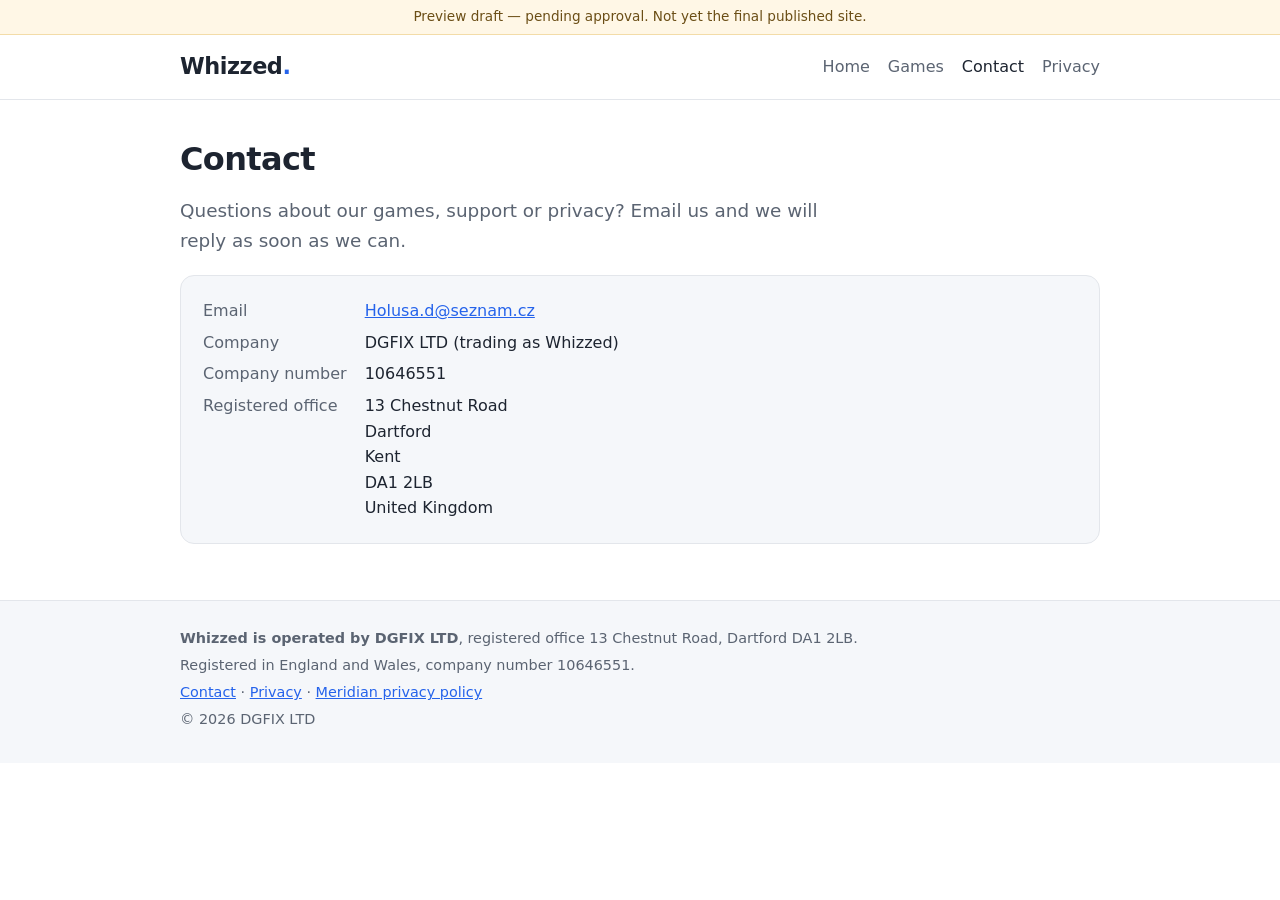
==== contact/index.html @ fcf9a396 "Whizzed site draft: home/about, games, contact, privacy, Meridian privacy policy" ====
<!doctype html>
<html lang="en-GB">
<head>
<meta charset="utf-8">
<meta name="viewport" content="width=device-width,initial-scale=1">
<title>Contact — Whizzed</title>
<meta name="description" content="Contact Whizzed (DGFIX LTD).">
<meta name="robots" content="noindex">
<link rel="icon" type="image/png" href="../assets/img/favicon-32.png">
<link rel="apple-touch-icon" href="../assets/img/apple-touch-icon.png">
<link rel="stylesheet" href="../assets/site.css">
</head>
<body>
<div class="preview-note">Preview draft — pending approval. Not yet the final published site.</div>
<header class="site"><div class="wrap">
<a class="brand" href="../index.html">Whizzed<span>.</span></a>
<nav aria-label="Main"><a href="../index.html">Home</a><a href="../games/index.html">Games</a><a href="../contact/index.html" aria-current=page>Contact</a><a href="../privacy/index.html">Privacy</a></nav>
</div></header>
<main><div class="wrap">

<h1>Contact</h1>
<p class="lead">Questions about our games, support or privacy? Email us and we will reply as soon as we can.</p>
<div class="card soft" style="margin-top:20px">
<dl class="facts">
<dt>Email</dt><dd><a href="mailto:Holusa.d@seznam.cz">Holusa.d@seznam.cz</a></dd>
<dt>Company</dt><dd>DGFIX LTD (trading as Whizzed)</dd>
<dt>Company number</dt><dd>10646551</dd>
<dt>Registered office</dt><dd>13 Chestnut Road<br>Dartford<br>Kent<br>DA1 2LB<br>United Kingdom</dd>
</dl>
</div>

</div></main>
<footer class="site"><div class="wrap">
<p><strong>Whizzed is operated by DGFIX LTD</strong>, registered office 13 Chestnut Road, Dartford DA1 2LB.</p>
<p>Registered in England and Wales, company number 10646551.</p>
<p><a href="../contact/index.html">Contact</a> · <a href="../privacy/index.html">Privacy</a> · <a href="../privacy/meridian/index.html">Meridian privacy policy</a></p>
<p>© 2026 DGFIX LTD</p>
</div></footer>
</body>
</html>
---- assets/site.css ----
:root{--ink:#1d2430;--muted:#5b6472;--line:#e3e6eb;--bg:#ffffff;--soft:#f5f7fa;--accent:#2563eb;--accent-ink:#1e40af}
*{box-sizing:border-box}
html{-webkit-text-size-adjust:100%}
body{margin:0;font:16px/1.6 system-ui,-apple-system,"Segoe UI",Roboto,Helvetica,Arial,sans-serif;color:var(--ink);background:var(--bg)}
a{color:var(--accent)}a:hover{color:var(--accent-ink)}
img{max-width:100%;height:auto;display:block}
.wrap{max-width:960px;margin:0 auto;padding:0 20px}
.preview-note{background:#fff7e6;border-bottom:1px solid #f3dca8;color:#6b4e16;font-size:.85rem;text-align:center;padding:6px 12px}
header.site{border-bottom:1px solid var(--line)}
header.site .wrap{display:flex;align-items:center;justify-content:space-between;gap:16px;flex-wrap:wrap;padding-top:14px;padding-bottom:14px}
.brand{font-weight:800;font-size:1.4rem;letter-spacing:-.02em;color:var(--ink);text-decoration:none}
.brand span{color:var(--accent)}
nav a{color:var(--muted);text-decoration:none;margin-left:18px;font-weight:500}
nav a:first-child{margin-left:0}
nav a[aria-current=page],nav a:hover{color:var(--ink)}
main{padding:40px 0 56px}
h1{font-size:2rem;line-height:1.2;margin:0 0 12px;letter-spacing:-.02em}
h2{font-size:1.35rem;margin:36px 0 10px}
h3{font-size:1.1rem;margin:24px 0 6px}
.lead{font-size:1.15rem;color:var(--muted);max-width:640px}
.card{border:1px solid var(--line);border-radius:14px;padding:22px;background:#fff}
.soft{background:var(--soft)}
.grid{display:grid;gap:20px;grid-template-columns:repeat(auto-fit,minmax(260px,1fr))}
.game{display:flex;gap:16px;align-items:flex-start}
.game img.icon{width:72px;height:72px;border-radius:16px;flex:none}
.badge{display:inline-block;font-size:.78rem;font-weight:600;padding:2px 10px;border-radius:999px;background:#e8eefc;color:var(--accent-ink);margin:4px 0 8px}
.badge.later{background:#eef0f3;color:var(--muted)}
.feature{border-radius:12px;margin:18px 0}
.shots{display:flex;gap:14px;flex-wrap:wrap;margin-top:12px}
.shots img{width:180px;border-radius:12px;border:1px solid var(--line)}
dl.facts{display:grid;grid-template-columns:max-content 1fr;gap:6px 18px;margin:0}
dl.facts dt{color:var(--muted)}dl.facts dd{margin:0}
.policy{max-width:760px}
.policy li{margin:4px 0}
footer.site{border-top:1px solid var(--line);background:var(--soft);color:var(--muted);font-size:.9rem}
footer.site .wrap{padding-top:22px;padding-bottom:28px}
footer.site p{margin:4px 0}
@media (max-width:560px){h1{font-size:1.6rem}nav a{margin-left:12px}.game{flex-direction:column}}
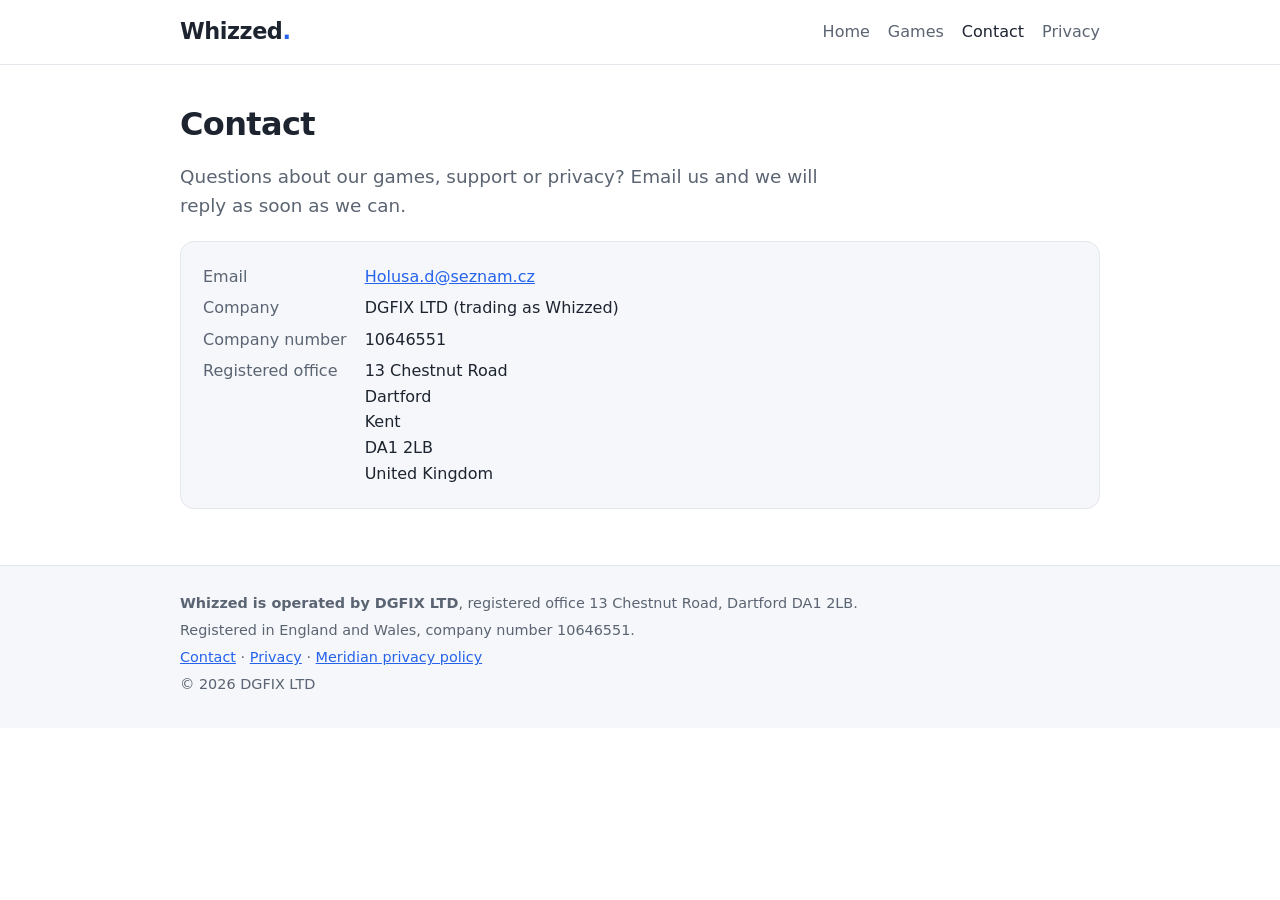
==== commit c3026953: "Rebuild without preview banner and noindex" ====
--- a/contact/index.html
+++ b/contact/index.html
@@ -5,13 +5,13 @@
 <meta name="viewport" content="width=device-width,initial-scale=1">
 <title>Contact — Whizzed</title>
 <meta name="description" content="Contact Whizzed (DGFIX LTD).">
-<meta name="robots" content="noindex">
+
 <link rel="icon" type="image/png" href="../assets/img/favicon-32.png">
 <link rel="apple-touch-icon" href="../assets/img/apple-touch-icon.png">
 <link rel="stylesheet" href="../assets/site.css">
 </head>
 <body>
-<div class="preview-note">Preview draft — pending approval. Not yet the final published site.</div>
+
 <header class="site"><div class="wrap">
 <a class="brand" href="../index.html">Whizzed<span>.</span></a>
 <nav aria-label="Main"><a href="../index.html">Home</a><a href="../games/index.html">Games</a><a href="../contact/index.html" aria-current=page>Contact</a><a href="../privacy/index.html">Privacy</a></nav>
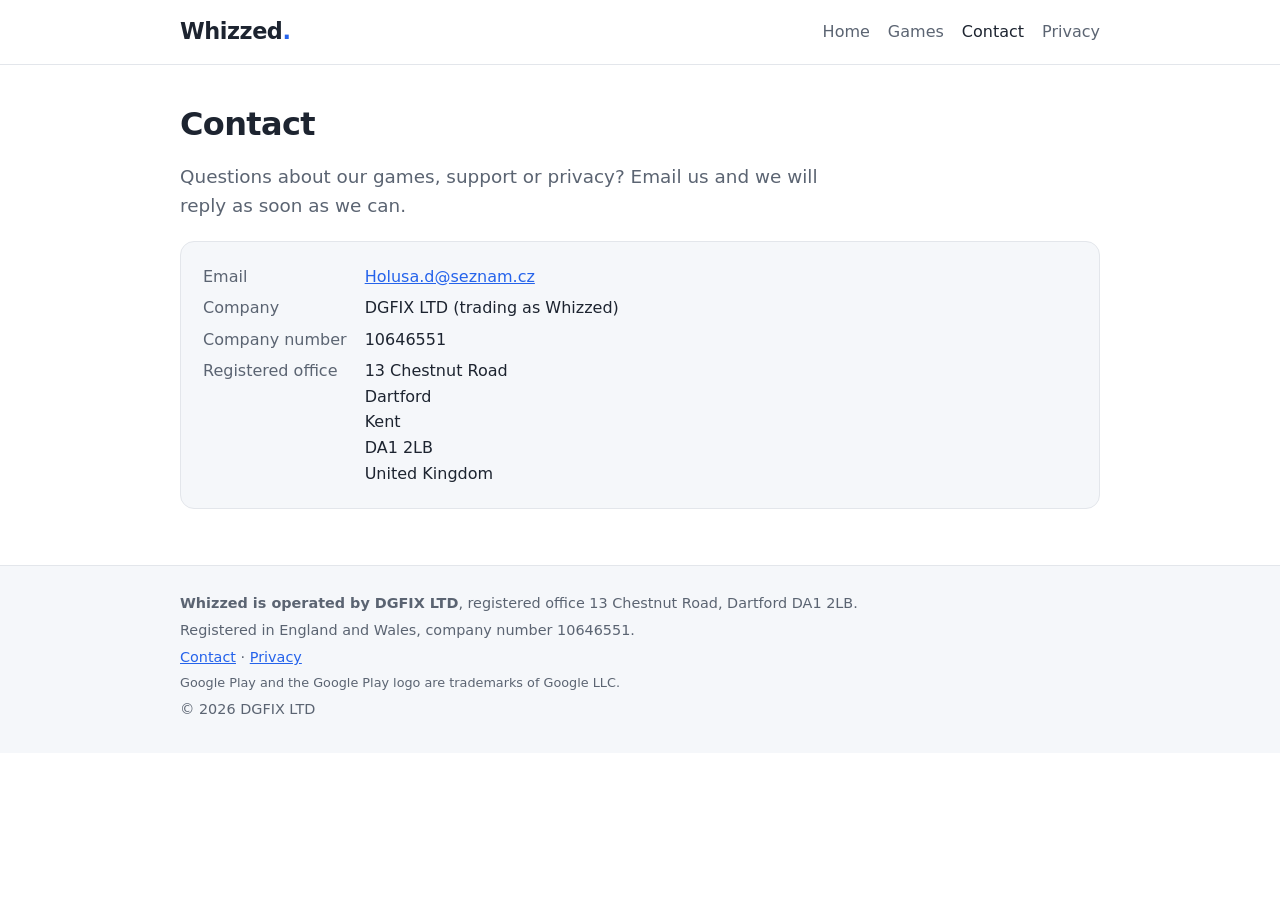
==== commit 6b2c0ce2: "Show the three live Play apps, with landing pages and a Stellar privacy policy Update Home and Games" ====
--- a/contact/index.html
+++ b/contact/index.html
@@ -33,7 +33,8 @@
 <footer class="site"><div class="wrap">
 <p><strong>Whizzed is operated by DGFIX LTD</strong>, registered office 13 Chestnut Road, Dartford DA1 2LB.</p>
 <p>Registered in England and Wales, company number 10646551.</p>
-<p><a href="../contact/index.html">Contact</a> · <a href="../privacy/index.html">Privacy</a> · <a href="../privacy/meridian/index.html">Meridian privacy policy</a></p>
+<p><a href="../contact/index.html">Contact</a> · <a href="../privacy/index.html">Privacy</a></p>
+<p class="play-legal">Google Play and the Google Play logo are trademarks of Google LLC.</p>
 <p>© 2026 DGFIX LTD</p>
 </div></footer>
 </body>
--- a/assets/site.css
+++ b/assets/site.css
@@ -36,3 +36,8 @@
 footer.site .wrap{padding-top:22px;padding-bottom:28px}
 footer.site p{margin:4px 0}
 @media (max-width:560px){h1{font-size:1.6rem}nav a{margin-left:12px}.game{flex-direction:column}}
+.play-badge{display:inline-block;margin:8px 0;line-height:0}
+.play-badge img{height:80px;width:auto;max-width:260px;display:block}
+.play-legal{font-size:.8rem;color:var(--muted)}
+.more-games{margin-top:28px}
+.more-games ul{padding-left:1.2em}
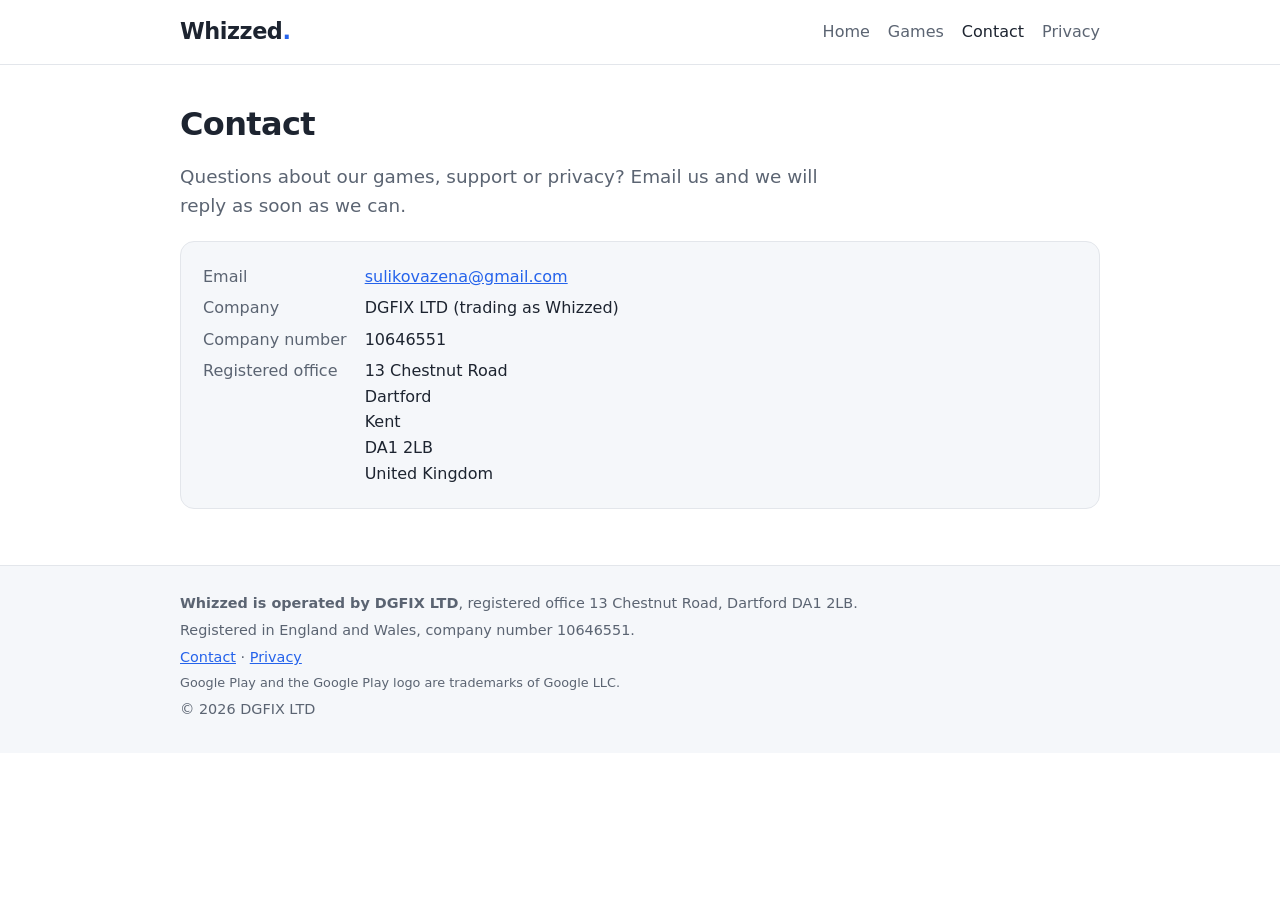
==== commit f8611b71: "Publish remaining live apps: game landings, Play badges, and site contact email Add Stellar Run and " ====
--- a/contact/index.html
+++ b/contact/index.html
@@ -22,7 +22,7 @@
 <p class="lead">Questions about our games, support or privacy? Email us and we will reply as soon as we can.</p>
 <div class="card soft" style="margin-top:20px">
 <dl class="facts">
-<dt>Email</dt><dd><a href="mailto:Holusa.d@seznam.cz">Holusa.d@seznam.cz</a></dd>
+<dt>Email</dt><dd><a href="mailto:sulikovazena@gmail.com">sulikovazena@gmail.com</a></dd>
 <dt>Company</dt><dd>DGFIX LTD (trading as Whizzed)</dd>
 <dt>Company number</dt><dd>10646551</dd>
 <dt>Registered office</dt><dd>13 Chestnut Road<br>Dartford<br>Kent<br>DA1 2LB<br>United Kingdom</dd>
